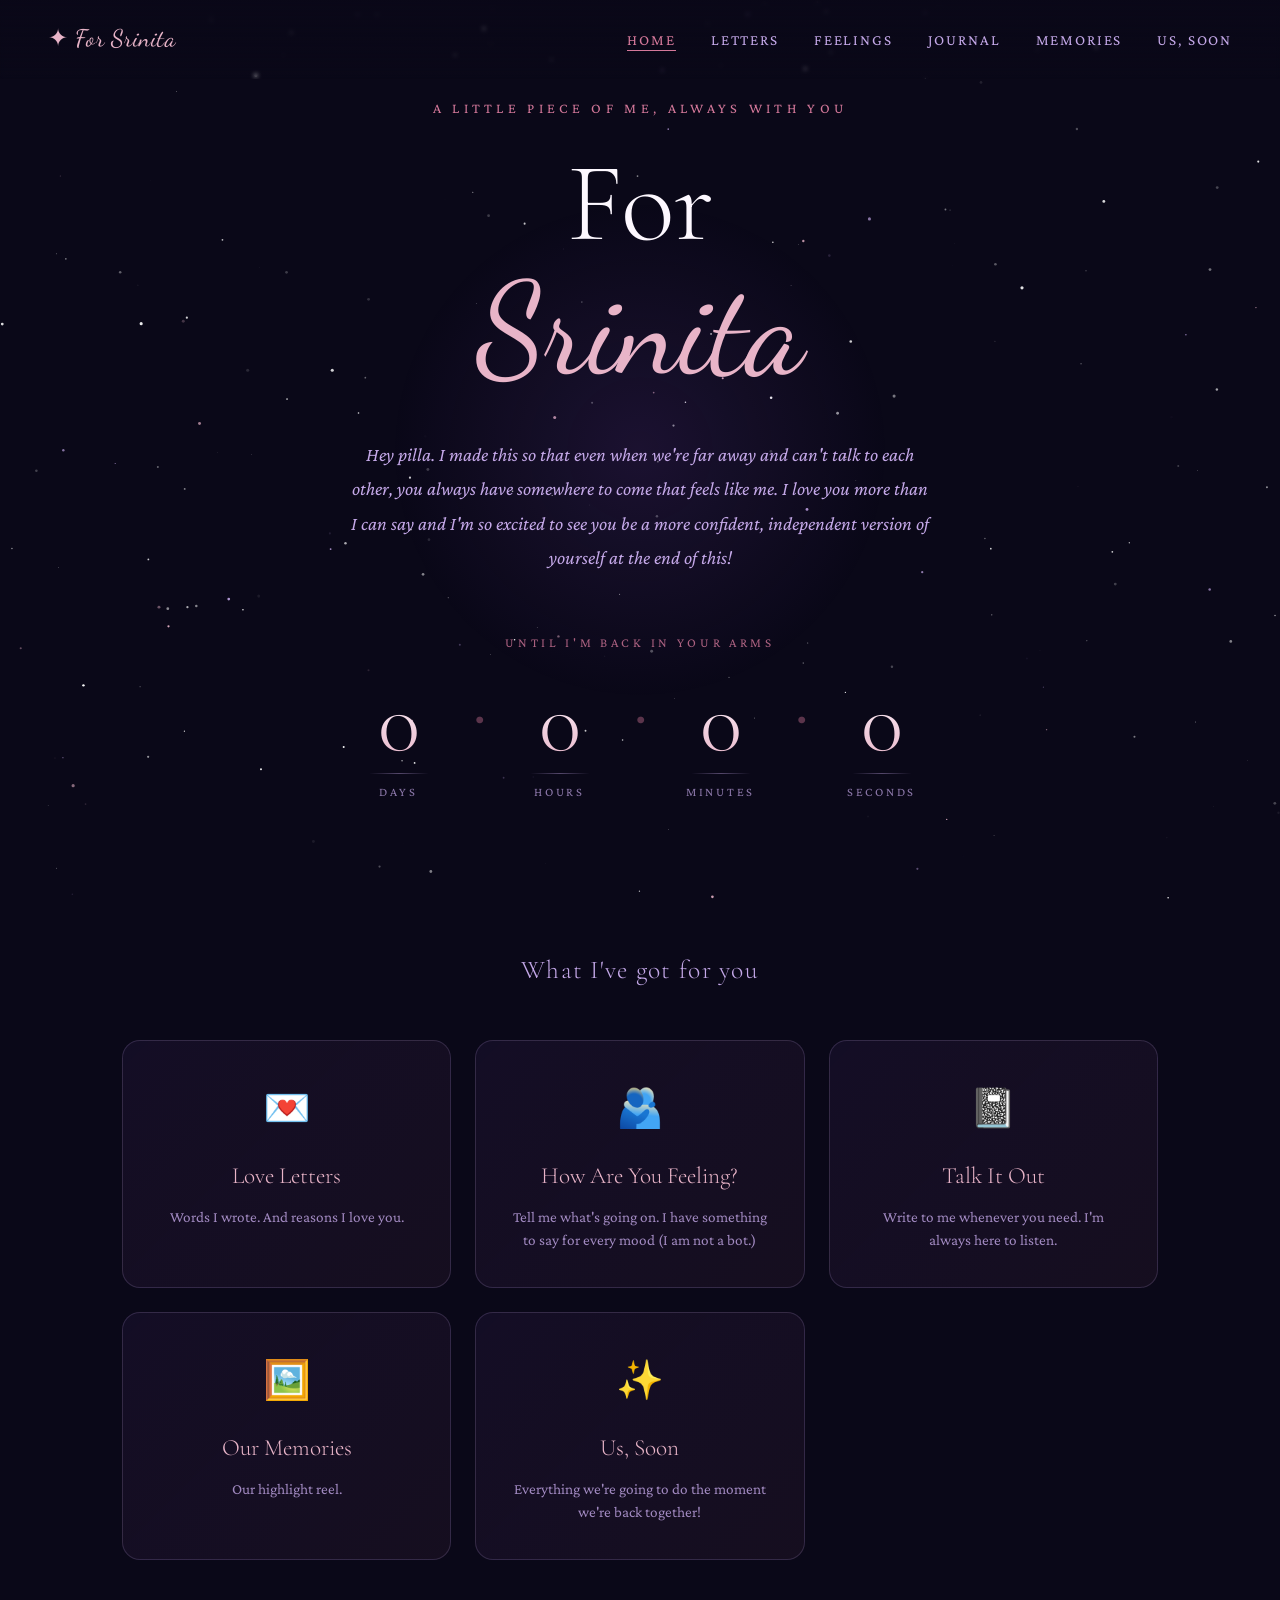
==== index.html @ 437fcf62 "Initial commit" ====
<!doctype html>
<html lang="en">
  <head>
    <meta charset="UTF-8" />
    <meta name="viewport" content="width=device-width, initial-scale=1.0" />
    <title>For Srinita, Always ✦</title>
    <link rel="stylesheet" href="style.css" />
    <style>
      /* ── HERO ── */
      .home-hero {
        min-height: 100vh;
        display: flex;
        flex-direction: column;
        align-items: center;
        justify-content: center;
        text-align: center;
        padding: 2rem;
        position: relative;
      }

      .home-hero .greeting {
        font-family: "Crimson Pro", serif;
        font-size: 0.9rem;
        letter-spacing: 0.3em;
        text-transform: uppercase;
        color: var(--rose);
        margin-bottom: 1.5rem;
        opacity: 0;
        animation: fadeSlideUp 1s ease 0.3s forwards;
      }

      .home-hero h1 {
        font-family: "Cormorant Garamond", serif;
        font-size: clamp(3.5rem, 9vw, 7rem);
        font-weight: 300;
        line-height: 1.05;
        color: var(--white);
        margin-bottom: 1rem;
        opacity: 0;
        animation: fadeSlideUp 1s ease 0.6s forwards;
      }

      .home-hero h1 .script {
        font-family: "Dancing Script", cursive;
        font-size: 1.15em;
        color: var(--blush);
        display: block;
      }

      .home-hero .welcome-note {
        max-width: 580px;
        font-size: 1.2rem;
        font-style: italic;
        color: var(--lavender);
        line-height: 1.8;
        margin: 1.5rem auto 3.5rem;
        opacity: 0;
        animation: fadeSlideUp 1s ease 0.9s forwards;
      }

      /* ── COUNTDOWN ── */
      .countdown-wrapper {
        opacity: 0;
        animation: fadeSlideUp 1s ease 1.2s forwards;
      }

      .countdown-label {
        font-family: "Crimson Pro", serif;
        font-size: 0.82rem;
        letter-spacing: 0.28em;
        text-transform: uppercase;
        color: var(--rose);
        margin-bottom: 1.5rem;
        opacity: 0.8;
      }

      .countdown {
        display: flex;
        gap: 1.5rem;
        justify-content: center;
        flex-wrap: wrap;
      }

      .countdown-unit {
        display: flex;
        flex-direction: column;
        align-items: center;
      }

      .countdown-number {
        font-family: "Cormorant Garamond", serif;
        font-size: clamp(3.5rem, 8vw, 5.5rem);
        font-weight: 300;
        line-height: 1;
        background: linear-gradient(180deg, var(--white) 0%, var(--blush) 100%);
        -webkit-background-clip: text;
        -webkit-text-fill-color: transparent;
        background-clip: text;
        min-width: 100px;
        text-align: center;
        position: relative;
      }

      .countdown-number::after {
        content: "";
        position: absolute;
        bottom: -8px;
        left: 50%;
        transform: translateX(-50%);
        width: 60%;
        height: 1px;
        background: linear-gradient(
          to right,
          transparent,
          rgba(196, 168, 232, 0.4),
          transparent
        );
      }

      .countdown-unit span {
        font-family: "Crimson Pro", serif;
        font-size: 0.78rem;
        letter-spacing: 0.22em;
        text-transform: uppercase;
        color: var(--lavender);
        margin-top: 1rem;
        opacity: 0.7;
      }

      .countdown-sep {
        font-size: 3.5rem;
        color: var(--rose);
        opacity: 0.4;
        align-self: flex-start;
        padding-top: 0.4rem;
        line-height: 1;
      }

      /* ── GLOW RING ── */
      .glow-ring {
        position: absolute;
        width: 500px;
        height: 500px;
        border-radius: 50%;
        background: radial-gradient(
          circle,
          rgba(107, 63, 160, 0.18) 0%,
          transparent 70%
        );
        top: 50%;
        left: 50%;
        transform: translate(-50%, -50%);
        pointer-events: none;
        animation: pulse 6s ease-in-out infinite;
      }

      @keyframes pulse {
        0%,
        100% {
          transform: translate(-50%, -50%) scale(1);
          opacity: 1;
        }
        50% {
          transform: translate(-50%, -50%) scale(1.15);
          opacity: 0.6;
        }
      }

      /* ── NAV CARDS ── */
      .nav-cards {
        padding: 3rem 2rem 6rem;
        max-width: 1100px;
        margin: 0 auto;
      }

      .nav-cards-title {
        font-family: "Cormorant Garamond", serif;
        font-size: 1.6rem;
        font-weight: 300;
        color: var(--lavender);
        text-align: center;
        margin-bottom: 3rem;
        letter-spacing: 0.05em;
      }

      .cards-grid {
        display: grid;
        grid-template-columns: repeat(auto-fit, minmax(260px, 1fr));
        gap: 1.5rem;
      }

      .nav-card {
        background: linear-gradient(
          135deg,
          rgba(107, 63, 160, 0.1),
          rgba(212, 120, 154, 0.06)
        );
        border: 1px solid rgba(196, 168, 232, 0.18);
        border-radius: 18px;
        padding: 2.2rem 2rem;
        text-align: center;
        text-decoration: none;
        color: var(--white);
        transition: all 0.35s cubic-bezier(0.34, 1.56, 0.64, 1);
        position: relative;
        overflow: hidden;
      }

      .nav-card::before {
        content: "";
        position: absolute;
        inset: 0;
        background: radial-gradient(
          ellipse at top,
          rgba(196, 168, 232, 0.07),
          transparent 65%
        );
        opacity: 0;
        transition: opacity 0.3s;
      }

      .nav-card:hover {
        transform: translateY(-6px);
        border-color: rgba(196, 168, 232, 0.4);
        box-shadow:
          0 16px 50px rgba(107, 63, 160, 0.25),
          0 0 80px rgba(212, 120, 154, 0.08);
      }

      .nav-card:hover::before {
        opacity: 1;
      }

      .nav-card-icon {
        font-size: 2.4rem;
        margin-bottom: 1rem;
        display: block;
      }

      .nav-card-title {
        font-family: "Cormorant Garamond", serif;
        font-size: 1.45rem;
        font-weight: 300;
        margin-bottom: 0.6rem;
        color: var(--blush);
      }

      .nav-card-desc {
        font-family: "Crimson Pro", serif;
        font-size: 0.95rem;
        color: var(--lavender);
        opacity: 0.8;
        line-height: 1.5;
      }

      /* ── ANIMATIONS ── */
      @keyframes fadeSlideUp {
        from {
          opacity: 0;
          transform: translateY(24px);
        }
        to {
          opacity: 1;
          transform: translateY(0);
        }
      }

      @media (max-width: 480px) {
        .countdown {
          gap: 0.8rem;
        }
        .countdown-number {
          font-size: 2.8rem;
          min-width: 70px;
        }
        .countdown-sep {
          font-size: 2.5rem;
        }
      }
    </style>
  </head>
  <body>
    <canvas id="starfield"></canvas>
    <div class="floating-hearts"></div>

    <nav>
      <a href="index.html" class="nav-brand">✦ For Srinita</a>
      <ul class="nav-links">
        <li><a href="index.html">Home</a></li>
        <li><a href="letters.html">Letters</a></li>
        <li><a href="feelings.html">Feelings</a></li>
        <li><a href="journal.html">Journal</a></li>
        <li><a href="memories.html">Memories</a></li>
        <li><a href="bucketlist.html">Us, Soon</a></li>
      </ul>
    </nav>

    <div class="page-wrapper">
      <section class="home-hero">
        <div class="glow-ring"></div>
        <p class="greeting">A little piece of me, always with you</p>
        <h1>
          For
          <span class="script">Srinita</span>
        </h1>
        <p class="welcome-note">
          Hey pilla. I made this so that even when we're far away and can't talk
          to each other, you always have somewhere to come that feels like me. I
          love you more than I can say and I'm so excited to see you be a more
          confident, independent version of yourself at the end of this!
        </p>

        <div class="countdown-wrapper">
          <p class="countdown-label">Until I'm back in your arms</p>
          <div class="countdown">
            <div class="countdown-unit">
              <div class="countdown-number" id="cd-days">--</div>
              <span>days</span>
            </div>
            <div class="countdown-sep">·</div>
            <div class="countdown-unit">
              <div class="countdown-number" id="cd-hours">--</div>
              <span>hours</span>
            </div>
            <div class="countdown-sep">·</div>
            <div class="countdown-unit">
              <div class="countdown-number" id="cd-minutes">--</div>
              <span>minutes</span>
            </div>
            <div class="countdown-sep">·</div>
            <div class="countdown-unit">
              <div class="countdown-number" id="cd-seconds">--</div>
              <span>seconds</span>
            </div>
          </div>
        </div>
      </section>

      <section class="nav-cards">
        <p class="nav-cards-title">What I've got for you</p>
        <div class="cards-grid">
          <a href="letters.html" class="nav-card">
            <span class="nav-card-icon">💌</span>
            <div class="nav-card-title">Love Letters</div>
            <div class="nav-card-desc">
              Words I wrote. And reasons I love you.
            </div>
          </a>
          <a href="feelings.html" class="nav-card">
            <span class="nav-card-icon">🫂</span>
            <div class="nav-card-title">How Are You Feeling?</div>
            <div class="nav-card-desc">
              Tell me what's going on. I have something to say for every mood (I
              am not a bot.)
            </div>
          </a>
          <a href="journal.html" class="nav-card">
            <span class="nav-card-icon">📓</span>
            <div class="nav-card-title">Talk It Out</div>
            <div class="nav-card-desc">
              Write to me whenever you need. I'm always here to listen.
            </div>
          </a>
          <a href="memories.html" class="nav-card">
            <span class="nav-card-icon">🖼️</span>
            <div class="nav-card-title">Our Memories</div>
            <div class="nav-card-desc">Our highlight reel.</div>
          </a>
          <a href="bucketlist.html" class="nav-card">
            <span class="nav-card-icon">✨</span>
            <div class="nav-card-title">Us, Soon</div>
            <div class="nav-card-desc">
              Everything we're going to do the moment we're back together!
            </div>
          </a>
        </div>
      </section>
    </div>

    <script src="shared.js"></script>
    <script>
      // Countdown to June 8, 2026
      const RETURN_DATE = new Date("2026-04-20T00:00:00");

      function updateCountdown() {
        const now = new Date();
        const diff = RETURN_DATE - now;
        if (diff <= 0) {
          document.getElementById("cd-days").textContent = "0";
          document.getElementById("cd-hours").textContent = "0";
          document.getElementById("cd-minutes").textContent = "0";
          document.getElementById("cd-seconds").textContent = "0";
          return;
        }
        const days = Math.floor(diff / 86400000);
        const hours = Math.floor((diff % 86400000) / 3600000);
        const minutes = Math.floor((diff % 3600000) / 60000);
        const seconds = Math.floor((diff % 60000) / 1000);

        document.getElementById("cd-days").textContent = String(days).padStart(
          2,
          "0",
        );
        document.getElementById("cd-hours").textContent = String(
          hours,
        ).padStart(2, "0");
        document.getElementById("cd-minutes").textContent = String(
          minutes,
        ).padStart(2, "0");
        document.getElementById("cd-seconds").textContent = String(
          seconds,
        ).padStart(2, "0");
      }

      updateCountdown();
      setInterval(updateCountdown, 1000);
    </script>
  </body>
</html>
---- style.css ----
@import url('https://fonts.googleapis.com/css2?family=Cormorant+Garamond:ital,wght@0,300;0,400;0,600;1,300;1,400&family=Crimson+Pro:ital,wght@0,300;0,400;1,300;1,400&family=Dancing+Script:wght@400;600;700&display=swap');

:root {
  --deep-navy: #0a0818;
  --midnight: #110d2e;
  --deep-purple: #1a1040;
  --purple: #6b3fa0;
  --soft-purple: #9b6dca;
  --lavender: #c4a8e8;
  --blush: #e8b4c8;
  --rose: #d4789a;
  --pale-pink: #f5e0ec;
  --gold: #e8c97a;
  --white: #fdf8ff;
  --star-white: rgba(255, 255, 255, 0.9);
}

* {
  margin: 0;
  padding: 0;
  box-sizing: border-box;
}

html {
  scroll-behavior: smooth;
}

body {
  background-color: var(--deep-navy);
  color: var(--white);
  font-family: 'Crimson Pro', Georgia, serif;
  font-size: 18px;
  line-height: 1.7;
  min-height: 100vh;
  overflow-x: hidden;
}

/* ═══════════════════════════════
   STARFIELD CANVAS
═══════════════════════════════ */
#starfield {
  position: fixed;
  top: 0; left: 0;
  width: 100%; height: 100%;
  z-index: 0;
  pointer-events: none;
}

.page-wrapper {
  position: relative;
  z-index: 1;
  min-height: 100vh;
}

/* ═══════════════════════════════
   NAVIGATION
═══════════════════════════════ */
nav {
  position: fixed;
  top: 0; left: 0; right: 0;
  z-index: 100;
  padding: 1.2rem 3rem;
  display: flex;
  align-items: center;
  justify-content: space-between;
  background: linear-gradient(to bottom, rgba(10,8,24,0.95) 0%, rgba(10,8,24,0) 100%);
  backdrop-filter: blur(2px);
}

.nav-brand {
  font-family: 'Dancing Script', cursive;
  font-size: 1.5rem;
  color: var(--blush);
  text-decoration: none;
  letter-spacing: 0.02em;
}

.nav-links {
  display: flex;
  gap: 2.2rem;
  list-style: none;
}

.nav-links a {
  font-family: 'Crimson Pro', serif;
  font-size: 0.95rem;
  letter-spacing: 0.12em;
  text-transform: uppercase;
  color: var(--lavender);
  text-decoration: none;
  transition: color 0.3s ease;
  position: relative;
}

.nav-links a::after {
  content: '';
  position: absolute;
  bottom: -3px; left: 0;
  width: 0; height: 1px;
  background: var(--blush);
  transition: width 0.3s ease;
}

.nav-links a:hover { color: var(--blush); }
.nav-links a:hover::after { width: 100%; }
.nav-links a.active { color: var(--rose); }
.nav-links a.active::after { width: 100%; background: var(--rose); }

/* ═══════════════════════════════
   FLOATING HEARTS
═══════════════════════════════ */
.floating-hearts {
  position: fixed;
  top: 0; left: 0;
  width: 100%; height: 100%;
  pointer-events: none;
  z-index: 0;
  overflow: hidden;
}

.heart {
  position: absolute;
  bottom: -50px;
  font-size: 1rem;
  opacity: 0;
  animation: floatUp linear infinite;
}

@keyframes floatUp {
  0%   { transform: translateY(0) rotate(0deg) scale(0.5); opacity: 0; }
  10%  { opacity: 0.6; }
  90%  { opacity: 0.2; }
  100% { transform: translateY(-110vh) rotate(360deg) scale(1.2); opacity: 0; }
}

/* ═══════════════════════════════
   PAGE HERO
═══════════════════════════════ */
.page-hero {
  padding: 10rem 3rem 4rem;
  text-align: center;
}

.page-hero .eyebrow {
  font-family: 'Crimson Pro', serif;
  font-size: 0.85rem;
  letter-spacing: 0.25em;
  text-transform: uppercase;
  color: var(--rose);
  margin-bottom: 1rem;
  opacity: 0.85;
}

.page-hero h1 {
  font-family: 'Cormorant Garamond', serif;
  font-size: clamp(3rem, 7vw, 5.5rem);
  font-weight: 300;
  color: var(--white);
  line-height: 1.1;
  margin-bottom: 1.5rem;
}

.page-hero h1 em {
  font-style: italic;
  color: var(--blush);
}

.page-hero .subtitle {
  font-family: 'Crimson Pro', serif;
  font-size: 1.2rem;
  font-style: italic;
  color: var(--lavender);
  max-width: 600px;
  margin: 0 auto;
  opacity: 0.85;
}

/* ═══════════════════════════════
   SECTION CONTAINER
═══════════════════════════════ */
.section {
  max-width: 1100px;
  margin: 0 auto;
  padding: 3rem 2rem 5rem;
}

.section-title {
  font-family: 'Cormorant Garamond', serif;
  font-size: 2rem;
  font-weight: 300;
  color: var(--lavender);
  margin-bottom: 2.5rem;
  display: flex;
  align-items: center;
  gap: 1rem;
}

.section-title::after {
  content: '';
  flex: 1;
  height: 1px;
  background: linear-gradient(to right, rgba(196,168,232,0.4), transparent);
}

/* ═══════════════════════════════
   GLOW CARD
═══════════════════════════════ */
.glow-card {
  background: linear-gradient(135deg, rgba(107,63,160,0.12), rgba(212,120,154,0.08));
  border: 1px solid rgba(196,168,232,0.2);
  border-radius: 16px;
  padding: 2.5rem;
  position: relative;
  overflow: hidden;
  transition: border-color 0.3s ease, box-shadow 0.3s ease;
}

.glow-card::before {
  content: '';
  position: absolute;
  inset: 0;
  background: radial-gradient(ellipse at top left, rgba(196,168,232,0.06), transparent 60%);
  pointer-events: none;
}

.glow-card:hover {
  border-color: rgba(196,168,232,0.4);
  box-shadow: 0 8px 40px rgba(107,63,160,0.2), 0 0 60px rgba(212,120,154,0.07);
}

/* ═══════════════════════════════
   BUTTONS
═══════════════════════════════ */
.btn {
  display: inline-flex;
  align-items: center;
  gap: 0.6rem;
  padding: 0.8rem 2rem;
  border-radius: 50px;
  font-family: 'Crimson Pro', serif;
  font-size: 1rem;
  letter-spacing: 0.06em;
  cursor: pointer;
  transition: all 0.3s ease;
  border: none;
  text-decoration: none;
}

.btn-primary {
  background: linear-gradient(135deg, var(--purple), var(--rose));
  color: white;
  box-shadow: 0 4px 20px rgba(107,63,160,0.35);
}

.btn-primary:hover {
  transform: translateY(-2px);
  box-shadow: 0 8px 30px rgba(107,63,160,0.5);
}

.btn-ghost {
  background: transparent;
  color: var(--lavender);
  border: 1px solid rgba(196,168,232,0.35);
}

.btn-ghost:hover {
  background: rgba(196,168,232,0.08);
  border-color: var(--lavender);
  color: var(--white);
}

/* ═══════════════════════════════
   DIVIDER
═══════════════════════════════ */
.divider {
  text-align: center;
  margin: 3rem 0;
  color: var(--rose);
  opacity: 0.5;
  font-size: 1.2rem;
  letter-spacing: 0.8em;
}

/* ═══════════════════════════════
   TOAST NOTIFICATION
═══════════════════════════════ */
.toast {
  position: fixed;
  bottom: 2rem;
  right: 2rem;
  background: linear-gradient(135deg, rgba(107,63,160,0.95), rgba(212,120,154,0.95));
  color: white;
  padding: 1rem 1.8rem;
  border-radius: 12px;
  font-family: 'Crimson Pro', serif;
  font-size: 1rem;
  box-shadow: 0 8px 30px rgba(0,0,0,0.4);
  transform: translateY(100px);
  opacity: 0;
  transition: all 0.4s cubic-bezier(0.34, 1.56, 0.64, 1);
  z-index: 999;
}

.toast.show {
  transform: translateY(0);
  opacity: 1;
}

/* ═══════════════════════════════
   SCROLLBAR
═══════════════════════════════ */
::-webkit-scrollbar { width: 6px; }
::-webkit-scrollbar-track { background: var(--deep-navy); }
::-webkit-scrollbar-thumb {
  background: linear-gradient(var(--purple), var(--rose));
  border-radius: 3px;
}

/* ═══════════════════════════════
   RESPONSIVE
═══════════════════════════════ */
@media (max-width: 768px) {
  nav { padding: 1rem 1.5rem; }
  .nav-links { gap: 1.2rem; }
  .nav-links a { font-size: 0.8rem; }
  .page-hero { padding: 8rem 1.5rem 3rem; }
  .section { padding: 2rem 1.5rem 4rem; }
}

@media (max-width: 480px) {
  .nav-links { gap: 0.8rem; }
  .nav-brand { font-size: 1.2rem; }
}
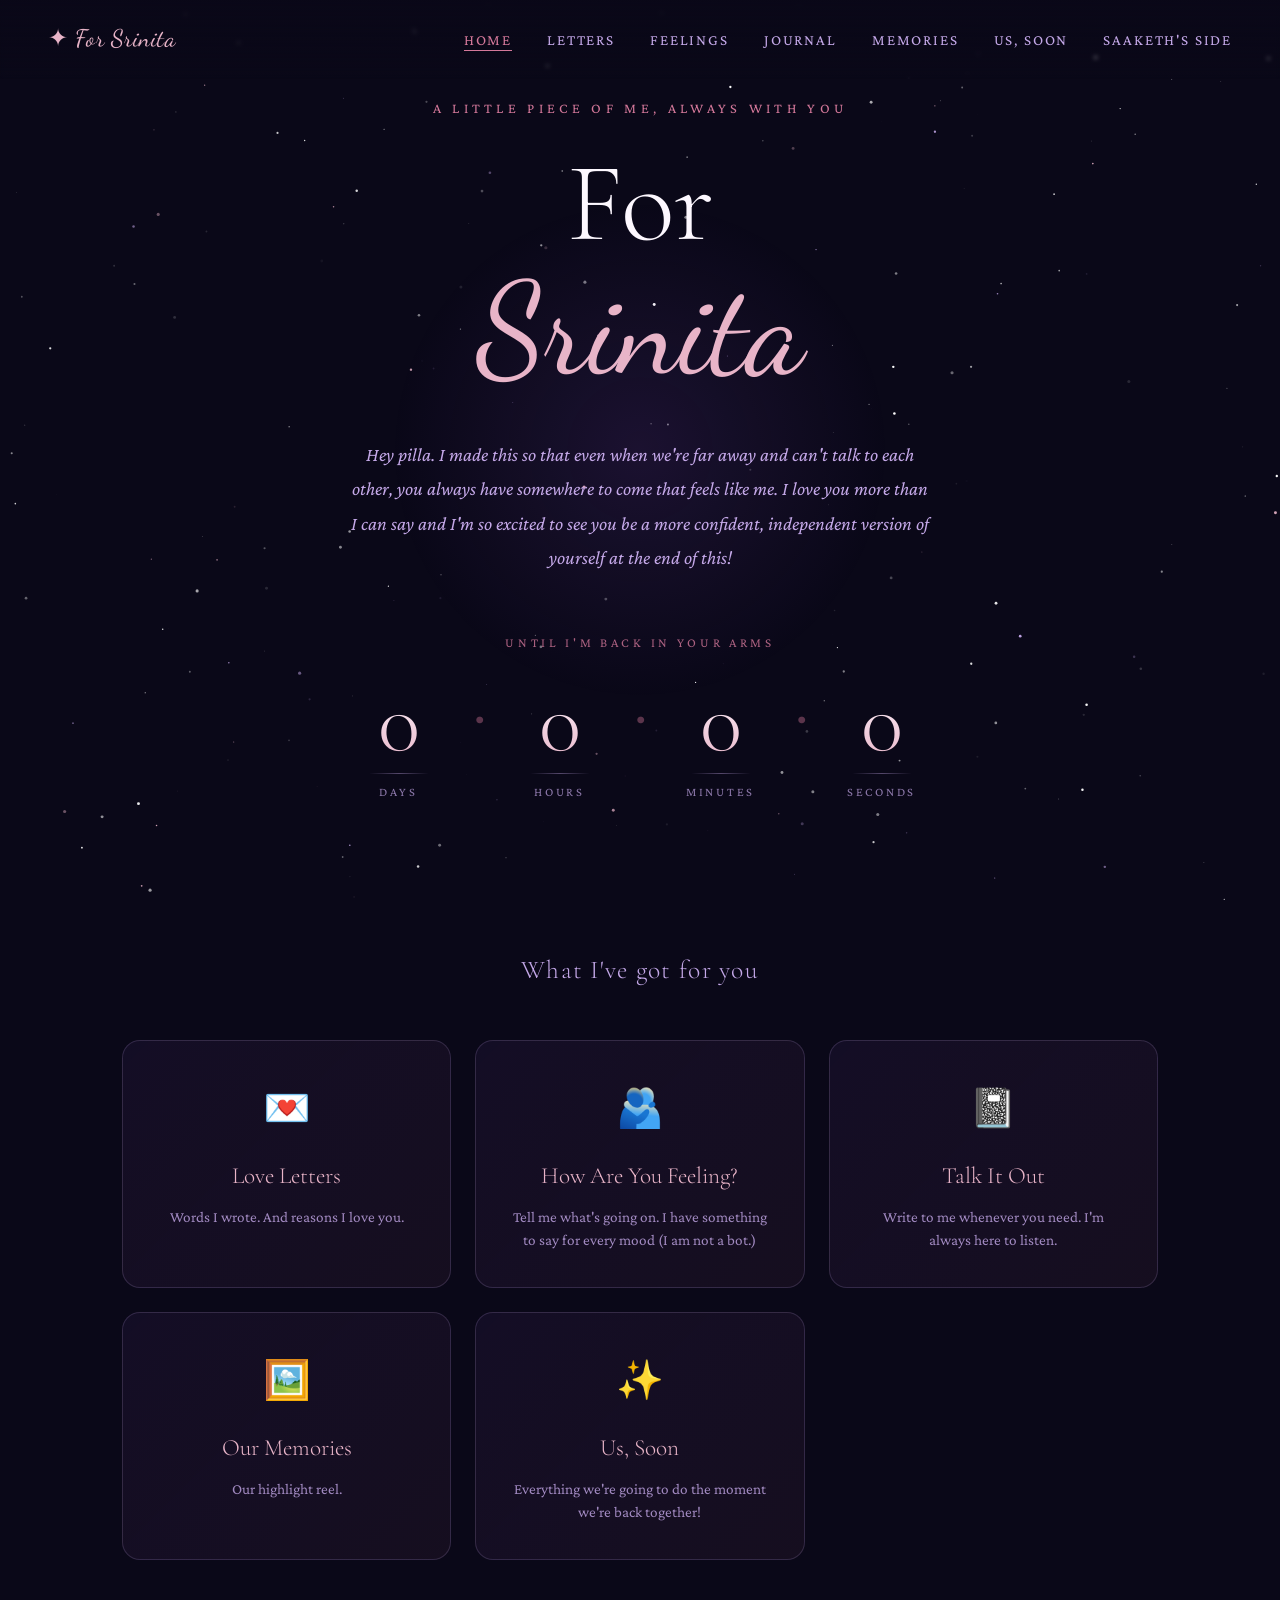
==== commit ebc2896c: "Added my side journal" ====
--- a/index.html
+++ b/index.html
@@ -292,6 +292,7 @@
         <li><a href="journal.html">Journal</a></li>
         <li><a href="memories.html">Memories</a></li>
         <li><a href="bucketlist.html">Us, Soon</a></li>
+        <li><a href="my-journal.html">Saaketh's Side</a></li>
       </ul>
     </nav>
 
